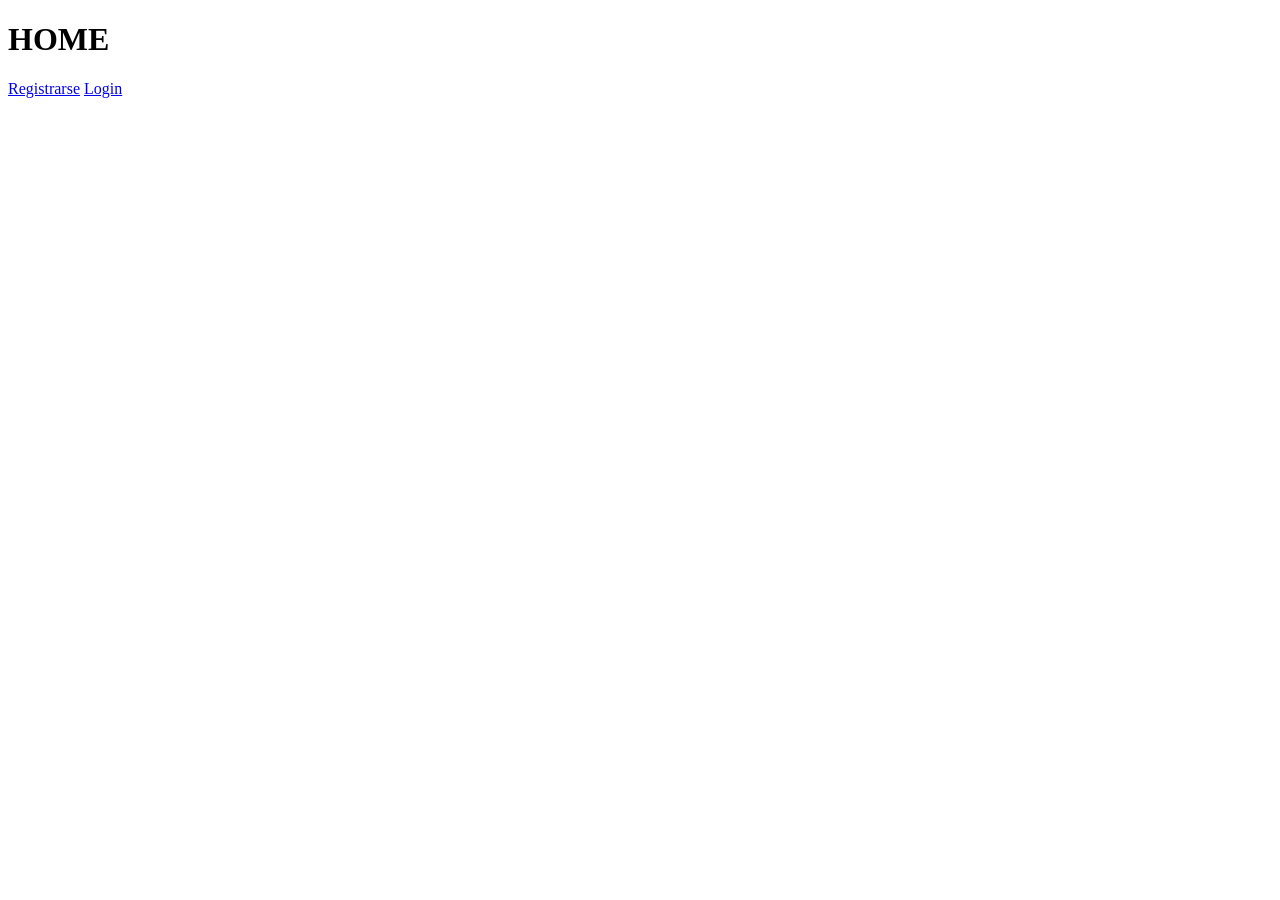
==== web/index.html @ 98325438 "Primer Commit" ====
<!DOCTYPE html>
<html lang="es-ES">
<head>
    <meta charset="UTF-8">
    <meta name="viewport" content="width=device-width, initial-scale=1.0">
    <title>EFN</title>
    <link rel="icon" href="images/favicon.ico" type="image/x-icon">
</head>
<body>
    <h1>HOME</h1>

    <p><a href="register.html">Registrarse</a>      <a href="login.html">Login</a></p>
</body>
</html>
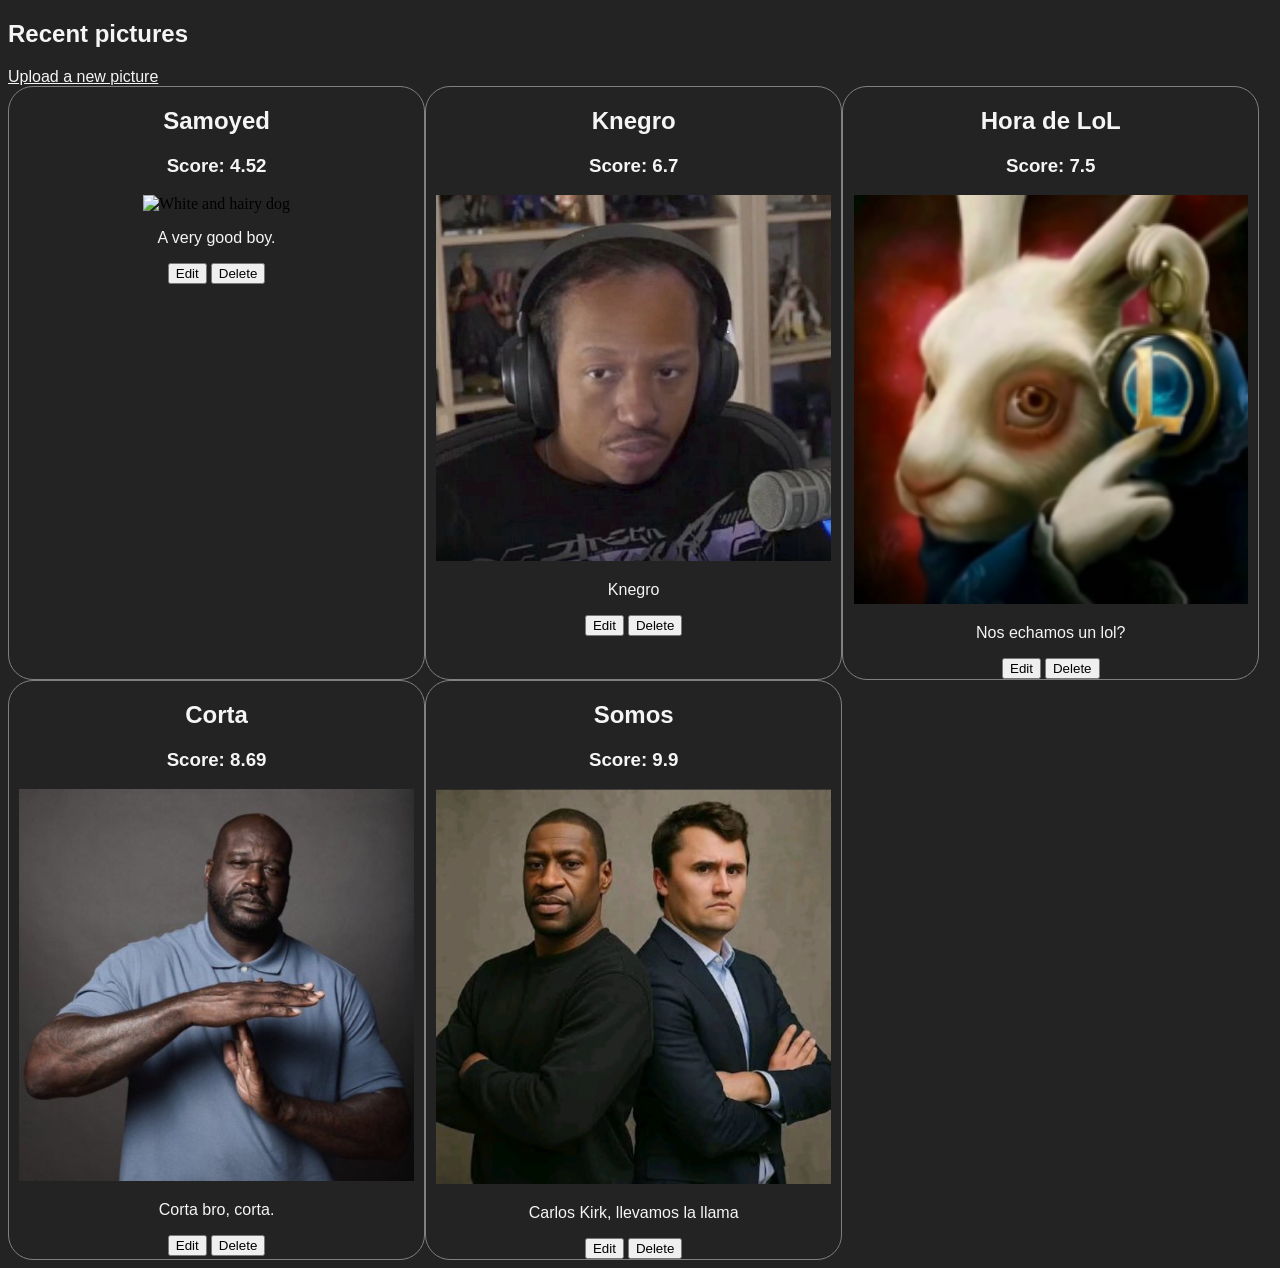
==== commit 1fdde678: "Hecho hasta la mitad del lab3 (#1)" ====
--- a/web/index.html
+++ b/web/index.html
@@ -3,12 +3,129 @@
 <head>
     <meta charset="UTF-8">
     <meta name="viewport" content="width=device-width, initial-scale=1.0">
-    <title>EFN</title>
+    <title>Gallery - Home</title>
     <link rel="icon" href="images/favicon.ico" type="image/x-icon">
+    <link rel="stylesheet" href="css/style.css">
+    <script src="js/utils/include.js"></script>
+    <meta name="viewport" content="width=device-width, initial-scale=1, shrink-to-fit=no">
+    <link rel="stylesheet" href="/css/bootstrap.min.css">
+    <link rel="stylesheet" href="/css/font-awesome.min.css">
+    <script src="/js/libs/bootstrap.min.js"></script>
 </head>
-<body>
-    <h1>HOME</h1>
+<body class="dark">
 
-    <p><a href="register.html">Registrarse</a>      <a href="login.html">Login</a></p>
+    <div id="page-header"></div>
+
+    <h2 class="text">Recent pictures</h2>
+    <a class="text" href="upload_picture.html">Upload a new picture</a>
+
+
+
+    <div class="gallery-container">
+        <div class="photo-block">
+            <div class="photo-header-block">
+                <h2 class="text">Samoyed</h2>
+                <h3 class="text">Score: 4.52</h3>
+            </div>
+
+            <div class="photo-image-block">
+                <img class="photo-image" src="https://i.ibb.co/tY1Jcnc/wlZCfCv.jpg" alt="White and hairy dog">
+            </div>
+
+            <div class="photo-metadata-block">
+                <p class="photo-description">A very good boy.</p>
+            </div>
+
+            <div class="photo-edit-block">
+                <button>Edit</button>
+                <button>Delete</button>
+            </div>
+        </div>
+
+        <div class="photo-block">
+            <div class="photo-header-block">
+                <h2 class="text">Knegro</h2>
+                <h3 class="text">Score: 6.7</h3>
+            </div>
+
+            <div class="photo-image-block">
+                <img class="photo-image" src="images/Knegro.png" alt="Knegro">
+            </div>
+
+            <div class="photo-metadata-block">
+                <p class="photo-description">Knegro</p>
+            </div>
+
+            <div class="photo-edit-block">
+                <button>Edit</button>
+                <button>Delete</button>
+            </div>
+        </div>
+
+        <div class="photo-block">
+            <div class="photo-header-block">
+                <h2 class="text">Hora de LoL</h2>
+                <h3 class="text">Score: 7.5</h3>
+            </div>
+
+            <div class="photo-image-block">
+                <img class="photo-image" src="images/Lol.png" alt="Conejo con un reloj que muestra el logo del lol">
+            </div>
+
+            <div class="photo-metadata-block">
+                <p class="photo-description">Nos echamos un lol?</p>
+            </div>
+
+            <div class="photo-edit-block">
+                <button>Edit</button>
+                <button>Delete</button>
+            </div>
+        </div>
+
+        <div class="photo-block">
+            <div class="photo-header-block">
+                <h2 class="text">Corta</h2>
+                <h3 class="text">Score: 8.69</h3>
+            </div>
+
+            <div class="photo-image-block">
+                <img class="photo-image" src="images/Timeout.jpg" alt="Shaq timeout meme">
+            </div>
+
+            <div class="photo-metadata-block">
+                <p class="photo-description">Corta bro, corta.</p>
+            </div>
+
+            <div class="photo-edit-block">
+                <button>Edit</button>
+                <button>Delete</button>
+            </div>
+        </div>
+
+        <div class="photo-block">
+            <div class="photo-header-block">
+                <h2 class="text">Somos</h2>
+                <h3 class="text">Score: 9.9</h3>
+            </div>
+
+            <div class="photo-image-block">
+                <img class="photo-image" src="images/Kirk.jpeg" alt="Kirk and I can't breathe meme">
+            </div>
+
+            <div class="photo-metadata-block">
+                <p class="photo-description">Carlos Kirk, llevamos la llama</p>
+            </div>
+
+            <div class="photo-edit-block">
+                <button>Edit</button>
+                <button>Delete</button>
+            </div>
+        </div>
+    </div>
+
+    <script>
+        include("header.html", "#page-header");
+    </script>
+
 </body>
 </html>
--- a/web/css/style.css
+++ b/web/css/style.css
@@ -0,0 +1,94 @@
+input, select {
+    background-color: #444444;
+    border-color: #676767;
+    color: white;
+}
+
+.input-group > label {
+    display: inline-block;
+    width: 200px;
+    text-align: right;
+}
+
+.input-group {
+    margin-bottom: 0.5em;
+}
+
+img.photo-image {
+    width: 95%;
+    height: auto;
+}
+
+.gallery-container {
+    display: grid;
+    grid-template-columns: 33% 33% 33%;
+}
+
+body.dark {
+    background-color: rgb(35, 35, 35);
+}
+
+.text, .photo-description {
+    font-family: Arial, Helvetica, sans-serif;
+    color: whitesmoke;
+}
+
+div.photo-block {
+    text-align: center;
+    border: 1px solid gray;
+    border-radius: 25px;
+}
+
+div.photo-title {
+    font-size: 140%;
+    font-family: Arial, Helvetica, sans-serif;
+    text-decoration: underline;
+}
+
+div.photo-score {
+    font-size: 130%;
+    font-family: monospace;
+}
+
+div.title-block {
+  text-align: center;
+  padding-top: 1%;
+  padding-bottom: 1%;
+  background-color: #333333;
+}
+
+div.navigation > a {
+    color: white;
+    font-size: 120%;
+    background-color: #555555;
+    font-family: monospace;
+    text-decoration: none;
+    display: inline-block;
+    min-width: 150px;
+}
+
+div.center-form {
+    display: block;
+    margin-left: 10%;
+    margin-right: 50%;
+}
+
+button[type="submit"] {
+    margin-top: 3%;
+}
+
+#title {
+  font-size: 300%;
+  text-decoration: none;
+  color: #BBBBBB;
+  font-family: sans-serif;
+  margin-bottom: 0;
+}
+
+#subtitle {
+  font-size: 120%;
+  font-style: italic;
+  color: #BBBBBB;
+  font-family: monospace;
+}
+
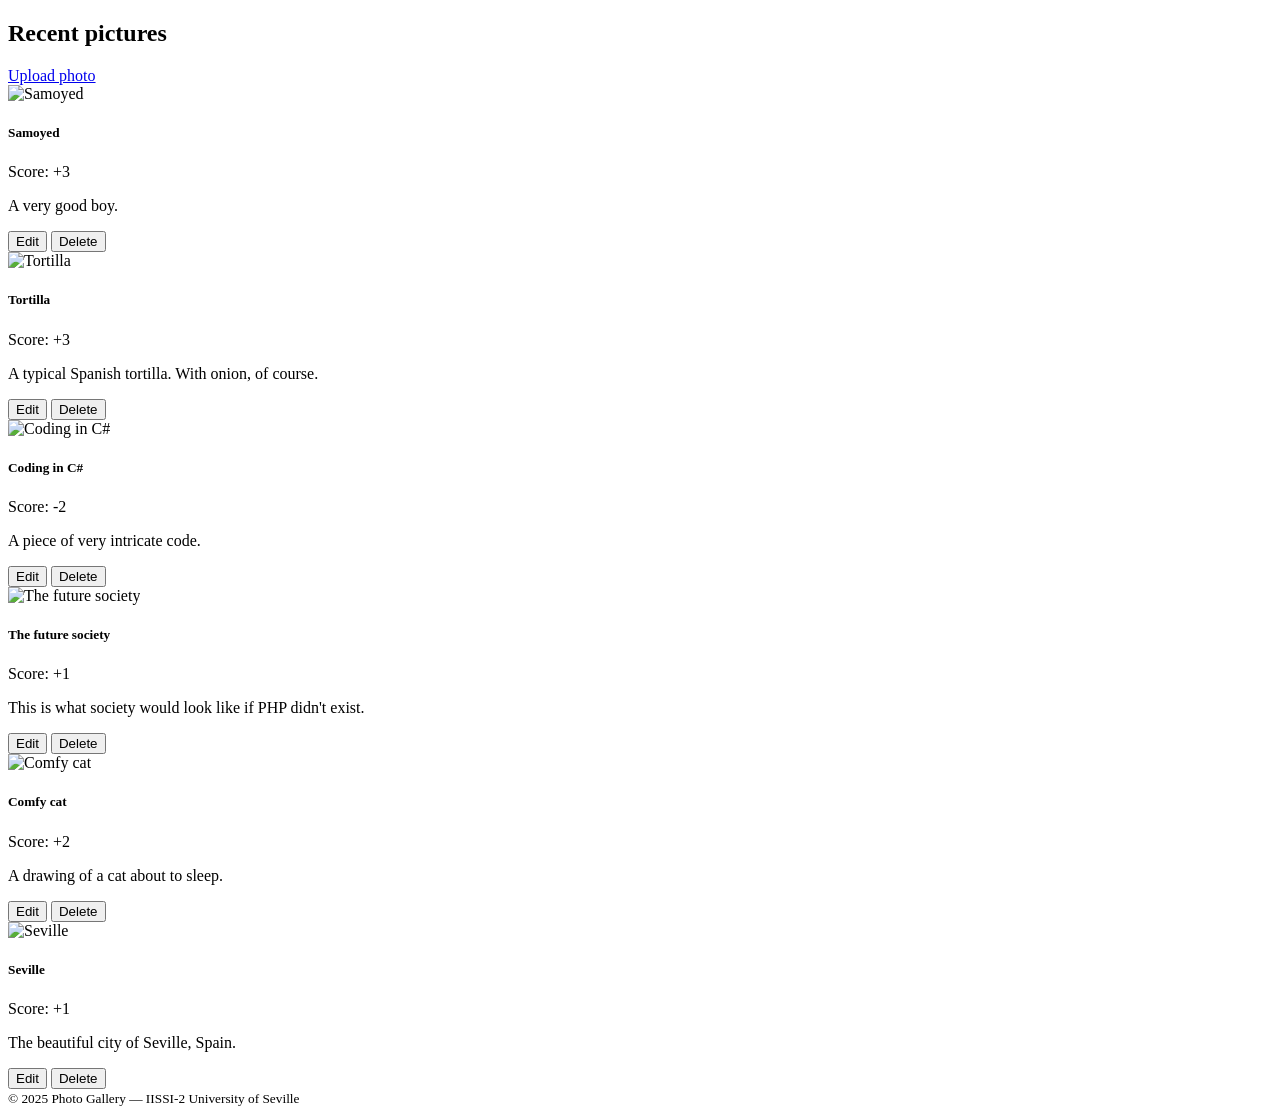
==== commit 2dfd7b3f: "Rewrite frontend: dark mode Bootstrap layout, animations, Lab3 JS handlers for login/register/upload" ====
--- a/web/index.html
+++ b/web/index.html
@@ -1,131 +1,134 @@
 <!DOCTYPE html>
-<html lang="es-ES">
+<html lang="es-ES" data-bs-theme="dark">
 <head>
     <meta charset="UTF-8">
-    <meta name="viewport" content="width=device-width, initial-scale=1.0">
+    <meta name="viewport" content="width=device-width, initial-scale=1">
     <title>Gallery - Home</title>
     <link rel="icon" href="images/favicon.ico" type="image/x-icon">
-    <link rel="stylesheet" href="css/style.css">
-    <script src="js/utils/include.js"></script>
-    <meta name="viewport" content="width=device-width, initial-scale=1, shrink-to-fit=no">
     <link rel="stylesheet" href="/css/bootstrap.min.css">
     <link rel="stylesheet" href="/css/font-awesome.min.css">
+    <link rel="stylesheet" href="css/style.css">
     <script src="/js/libs/bootstrap.min.js"></script>
+    <script src="js/utils/include.js"></script>
 </head>
-<body class="dark">
+<body class="bg-dark text-light min-vh-100 d-flex flex-column">
 
     <div id="page-header"></div>
 
-    <h2 class="text">Recent pictures</h2>
-    <a class="text" href="upload_picture.html">Upload a new picture</a>
+    <main class="container py-4 flex-grow-1">
+        <div class="d-flex justify-content-between align-items-center mb-4 fade-in-up">
+            <h2 class="fw-bold mb-0"><i class="fa fa-picture-o me-2"></i>Recent pictures</h2>
+            <a class="btn btn-outline-primary" href="upload_picture.html">
+                <i class="fa fa-plus me-1"></i>Upload photo
+            </a>
+        </div>
 
+        <div id="errors"></div>
 
+        <!-- Photo gallery grid rendered by JS; fallback static cards below -->
+        <div id="gallery" class="row g-4">
 
-    <div class="gallery-container">
-        <div class="photo-block">
-            <div class="photo-header-block">
-                <h2 class="text">Samoyed</h2>
-                <h3 class="text">Score: 4.52</h3>
+            <div class="col-md-6 col-lg-4 gallery-card fade-in-up">
+                <div class="card bg-dark border-secondary h-100">
+                    <img src="https://i.ibb.co/tY1Jcnc/wlZCfCv.jpg" class="card-img-top photo-img" alt="Samoyed">
+                    <div class="card-body">
+                        <h5 class="card-title">Samoyed</h5>
+                        <span class="badge bg-primary badge-score">Score: +3</span>
+                        <p class="card-text text-secondary mt-2">A very good boy.</p>
+                    </div>
+                    <div class="card-footer border-secondary d-flex gap-2">
+                        <button class="btn btn-sm btn-outline-warning flex-grow-1"><i class="fa fa-pencil me-1"></i>Edit</button>
+                        <button class="btn btn-sm btn-outline-danger flex-grow-1"><i class="fa fa-trash me-1"></i>Delete</button>
+                    </div>
+                </div>
             </div>
 
-            <div class="photo-image-block">
-                <img class="photo-image" src="https://i.ibb.co/tY1Jcnc/wlZCfCv.jpg" alt="White and hairy dog">
+            <div class="col-md-6 col-lg-4 gallery-card fade-in-up">
+                <div class="card bg-dark border-secondary h-100">
+                    <img src="https://comidasespanolas.com/wp-content/uploads/2019/12/Receta-de-tortilla-espa%C3%B1ola-tradicional.jpg" class="card-img-top photo-img" alt="Tortilla">
+                    <div class="card-body">
+                        <h5 class="card-title">Tortilla</h5>
+                        <span class="badge bg-primary badge-score">Score: +3</span>
+                        <p class="card-text text-secondary mt-2">A typical Spanish tortilla. With onion, of course.</p>
+                    </div>
+                    <div class="card-footer border-secondary d-flex gap-2">
+                        <button class="btn btn-sm btn-outline-warning flex-grow-1"><i class="fa fa-pencil me-1"></i>Edit</button>
+                        <button class="btn btn-sm btn-outline-danger flex-grow-1"><i class="fa fa-trash me-1"></i>Delete</button>
+                    </div>
+                </div>
             </div>
 
-            <div class="photo-metadata-block">
-                <p class="photo-description">A very good boy.</p>
+            <div class="col-md-6 col-lg-4 gallery-card fade-in-up">
+                <div class="card bg-dark border-secondary h-100">
+                    <img src="https://pbs.twimg.com/media/Ea4HJNaXsAEbzzF?format=jpg&name=900x900" class="card-img-top photo-img" alt="Coding in C#">
+                    <div class="card-body">
+                        <h5 class="card-title">Coding in C#</h5>
+                        <span class="badge bg-danger badge-score">Score: -2</span>
+                        <p class="card-text text-secondary mt-2">A piece of very intricate code.</p>
+                    </div>
+                    <div class="card-footer border-secondary d-flex gap-2">
+                        <button class="btn btn-sm btn-outline-warning flex-grow-1"><i class="fa fa-pencil me-1"></i>Edit</button>
+                        <button class="btn btn-sm btn-outline-danger flex-grow-1"><i class="fa fa-trash me-1"></i>Delete</button>
+                    </div>
+                </div>
             </div>
 
-            <div class="photo-edit-block">
-                <button>Edit</button>
-                <button>Delete</button>
-            </div>
-        </div>
-
-        <div class="photo-block">
-            <div class="photo-header-block">
-                <h2 class="text">Knegro</h2>
-                <h3 class="text">Score: 6.7</h3>
+            <div class="col-md-6 col-lg-4 gallery-card fade-in-up">
+                <div class="card bg-dark border-secondary h-100">
+                    <img src="https://pbs.twimg.com/media/Eeeb3R0VAAAiVCp.jpg" class="card-img-top photo-img" alt="The future society">
+                    <div class="card-body">
+                        <h5 class="card-title">The future society</h5>
+                        <span class="badge bg-primary badge-score">Score: +1</span>
+                        <p class="card-text text-secondary mt-2">This is what society would look like if PHP didn't exist.</p>
+                    </div>
+                    <div class="card-footer border-secondary d-flex gap-2">
+                        <button class="btn btn-sm btn-outline-warning flex-grow-1"><i class="fa fa-pencil me-1"></i>Edit</button>
+                        <button class="btn btn-sm btn-outline-danger flex-grow-1"><i class="fa fa-trash me-1"></i>Delete</button>
+                    </div>
+                </div>
             </div>
 
-            <div class="photo-image-block">
-                <img class="photo-image" src="images/Knegro.png" alt="Knegro">
+            <div class="col-md-6 col-lg-4 gallery-card fade-in-up">
+                <div class="card bg-dark border-secondary h-100">
+                    <img src="https://pbs.twimg.com/media/EZ4Z2QDUYAANA-Z?format=png" class="card-img-top photo-img" alt="Comfy cat">
+                    <div class="card-body">
+                        <h5 class="card-title">Comfy cat</h5>
+                        <span class="badge bg-primary badge-score">Score: +2</span>
+                        <p class="card-text text-secondary mt-2">A drawing of a cat about to sleep.</p>
+                    </div>
+                    <div class="card-footer border-secondary d-flex gap-2">
+                        <button class="btn btn-sm btn-outline-warning flex-grow-1"><i class="fa fa-pencil me-1"></i>Edit</button>
+                        <button class="btn btn-sm btn-outline-danger flex-grow-1"><i class="fa fa-trash me-1"></i>Delete</button>
+                    </div>
+                </div>
             </div>
 
-            <div class="photo-metadata-block">
-                <p class="photo-description">Knegro</p>
+            <div class="col-md-6 col-lg-4 gallery-card fade-in-up">
+                <div class="card bg-dark border-secondary h-100">
+                    <img src="https://urbansevilla.es/wp-content/uploads/2019/03/urban-sevilla-foto-ciudad.jpg" class="card-img-top photo-img" alt="Seville">
+                    <div class="card-body">
+                        <h5 class="card-title">Seville</h5>
+                        <span class="badge bg-primary badge-score">Score: +1</span>
+                        <p class="card-text text-secondary mt-2">The beautiful city of Seville, Spain.</p>
+                    </div>
+                    <div class="card-footer border-secondary d-flex gap-2">
+                        <button class="btn btn-sm btn-outline-warning flex-grow-1"><i class="fa fa-pencil me-1"></i>Edit</button>
+                        <button class="btn btn-sm btn-outline-danger flex-grow-1"><i class="fa fa-trash me-1"></i>Delete</button>
+                    </div>
+                </div>
             </div>
 
-            <div class="photo-edit-block">
-                <button>Edit</button>
-                <button>Delete</button>
-            </div>
         </div>
+    </main>
 
-        <div class="photo-block">
-            <div class="photo-header-block">
-                <h2 class="text">Hora de LoL</h2>
-                <h3 class="text">Score: 7.5</h3>
-            </div>
-
-            <div class="photo-image-block">
-                <img class="photo-image" src="images/Lol.png" alt="Conejo con un reloj que muestra el logo del lol">
-            </div>
-
-            <div class="photo-metadata-block">
-                <p class="photo-description">Nos echamos un lol?</p>
-            </div>
-
-            <div class="photo-edit-block">
-                <button>Edit</button>
-                <button>Delete</button>
-            </div>
-        </div>
-
-        <div class="photo-block">
-            <div class="photo-header-block">
-                <h2 class="text">Corta</h2>
-                <h3 class="text">Score: 8.69</h3>
-            </div>
-
-            <div class="photo-image-block">
-                <img class="photo-image" src="images/Timeout.jpg" alt="Shaq timeout meme">
-            </div>
-
-            <div class="photo-metadata-block">
-                <p class="photo-description">Corta bro, corta.</p>
-            </div>
-
-            <div class="photo-edit-block">
-                <button>Edit</button>
-                <button>Delete</button>
-            </div>
-        </div>
-
-        <div class="photo-block">
-            <div class="photo-header-block">
-                <h2 class="text">Somos</h2>
-                <h3 class="text">Score: 9.9</h3>
-            </div>
-
-            <div class="photo-image-block">
-                <img class="photo-image" src="images/Kirk.jpeg" alt="Kirk and I can't breathe meme">
-            </div>
-
-            <div class="photo-metadata-block">
-                <p class="photo-description">Carlos Kirk, llevamos la llama</p>
-            </div>
-
-            <div class="photo-edit-block">
-                <button>Edit</button>
-                <button>Delete</button>
-            </div>
-        </div>
-    </div>
+    <footer class="bg-dark border-top border-secondary text-center py-3 mt-auto">
+        <small class="text-secondary">&copy; 2025 Photo Gallery &mdash; IISSI-2 University of Seville</small>
+    </footer>
 
     <script>
         include("header.html", "#page-header");
     </script>
-
+    <script type="module" src="js/renderers/photos.js"></script>
+    <script type="module" src="js/renderers/sessionNav.js"></script>
 </body>
 </html>
--- a/web/css/style.css
+++ b/web/css/style.css
@@ -1,94 +1,103 @@
-input, select {
-    background-color: #444444;
-    border-color: #676767;
-    color: white;
+/* ===== Animations ===== */
+@keyframes fadeInUp {
+    from { opacity: 0; transform: translateY(30px); }
+    to   { opacity: 1; transform: translateY(0); }
+}
+@keyframes fadeIn {
+    from { opacity: 0; }
+    to   { opacity: 1; }
+}
+@keyframes slideInLeft {
+    from { opacity: 0; transform: translateX(-40px); }
+    to   { opacity: 1; transform: translateX(0); }
+}
+@keyframes pulse {
+    0%, 100% { transform: scale(1); }
+    50%      { transform: scale(1.04); }
 }
 
-.input-group > label {
-    display: inline-block;
-    width: 200px;
-    text-align: right;
+.fade-in-up   { animation: fadeInUp .6s ease both; }
+.fade-in       { animation: fadeIn .5s ease both; }
+.slide-in-left { animation: slideInLeft .5s ease both; }
+
+/* stagger cards */
+.gallery-card:nth-child(1)  { animation-delay: .05s; }
+.gallery-card:nth-child(2)  { animation-delay: .10s; }
+.gallery-card:nth-child(3)  { animation-delay: .15s; }
+.gallery-card:nth-child(4)  { animation-delay: .20s; }
+.gallery-card:nth-child(5)  { animation-delay: .25s; }
+.gallery-card:nth-child(6)  { animation-delay: .30s; }
+.gallery-card:nth-child(7)  { animation-delay: .35s; }
+.gallery-card:nth-child(8)  { animation-delay: .40s; }
+.gallery-card:nth-child(9)  { animation-delay: .45s; }
+.gallery-card:nth-child(10) { animation-delay: .50s; }
+
+/* ===== Card hover effect ===== */
+.gallery-card .card {
+    transition: transform .25s ease, box-shadow .25s ease;
+}
+.gallery-card .card:hover {
+    transform: translateY(-6px);
+    box-shadow: 0 .75rem 1.5rem rgba(0,0,0,.45);
 }
 
-.input-group {
-    margin-bottom: 0.5em;
+/* ===== Photo image inside card ===== */
+.photo-img {
+    width: 100%;
+    height: 220px;
+    object-fit: cover;
 }
 
-img.photo-image {
-    width: 95%;
-    height: auto;
+/* ===== Title block (header) ===== */
+.title-block {
+    text-align: center;
+    padding: 1.5rem 0 .5rem;
 }
-
-.gallery-container {
-    display: grid;
-    grid-template-columns: 33% 33% 33%;
+#title {
+    font-size: 2.5rem;
+    color: #e0e0e0;
+    margin-bottom: 0;
 }
-
-body.dark {
-    background-color: rgb(35, 35, 35);
-}
-
-.text, .photo-description {
-    font-family: Arial, Helvetica, sans-serif;
-    color: whitesmoke;
-}
-
-div.photo-block {
-    text-align: center;
-    border: 1px solid gray;
-    border-radius: 25px;
-}
-
-div.photo-title {
-    font-size: 140%;
-    font-family: Arial, Helvetica, sans-serif;
-    text-decoration: underline;
-}
-
-div.photo-score {
-    font-size: 130%;
+#subtitle {
+    font-size: 1rem;
+    font-style: italic;
+    color: #aaa;
     font-family: monospace;
 }
 
-div.title-block {
-  text-align: center;
-  padding-top: 1%;
-  padding-bottom: 1%;
-  background-color: #333333;
+/* ===== Navbar brand glow ===== */
+.navbar-brand {
+    transition: text-shadow .3s ease;
+}
+.navbar-brand:hover {
+    text-shadow: 0 0 8px rgba(13,110,253,.6);
 }
 
-div.navigation > a {
-    color: white;
-    font-size: 120%;
-    background-color: #555555;
-    font-family: monospace;
-    text-decoration: none;
-    display: inline-block;
-    min-width: 150px;
+/* ===== Form card for auth pages ===== */
+.auth-card {
+    max-width: 480px;
+    margin: 0 auto;
 }
 
-div.center-form {
-    display: block;
-    margin-left: 10%;
-    margin-right: 50%;
+/* ===== Score badge pulse on hover ===== */
+.badge-score:hover {
+    animation: pulse .6s ease;
 }
 
-button[type="submit"] {
-    margin-top: 3%;
+/* ===== User avatar circle ===== */
+.avatar-sm {
+    width: 36px;
+    height: 36px;
+    object-fit: cover;
 }
 
-#title {
-  font-size: 300%;
-  text-decoration: none;
-  color: #BBBBBB;
-  font-family: sans-serif;
-  margin-bottom: 0;
+/* ===== Smooth page entrance ===== */
+main {
+    animation: fadeIn .4s ease both;
 }
 
-#subtitle {
-  font-size: 120%;
-  font-style: italic;
-  color: #BBBBBB;
-  font-family: monospace;
+/* ===== Footer ===== */
+footer a:hover {
+    color: #6ea8fe !important;
 }
 
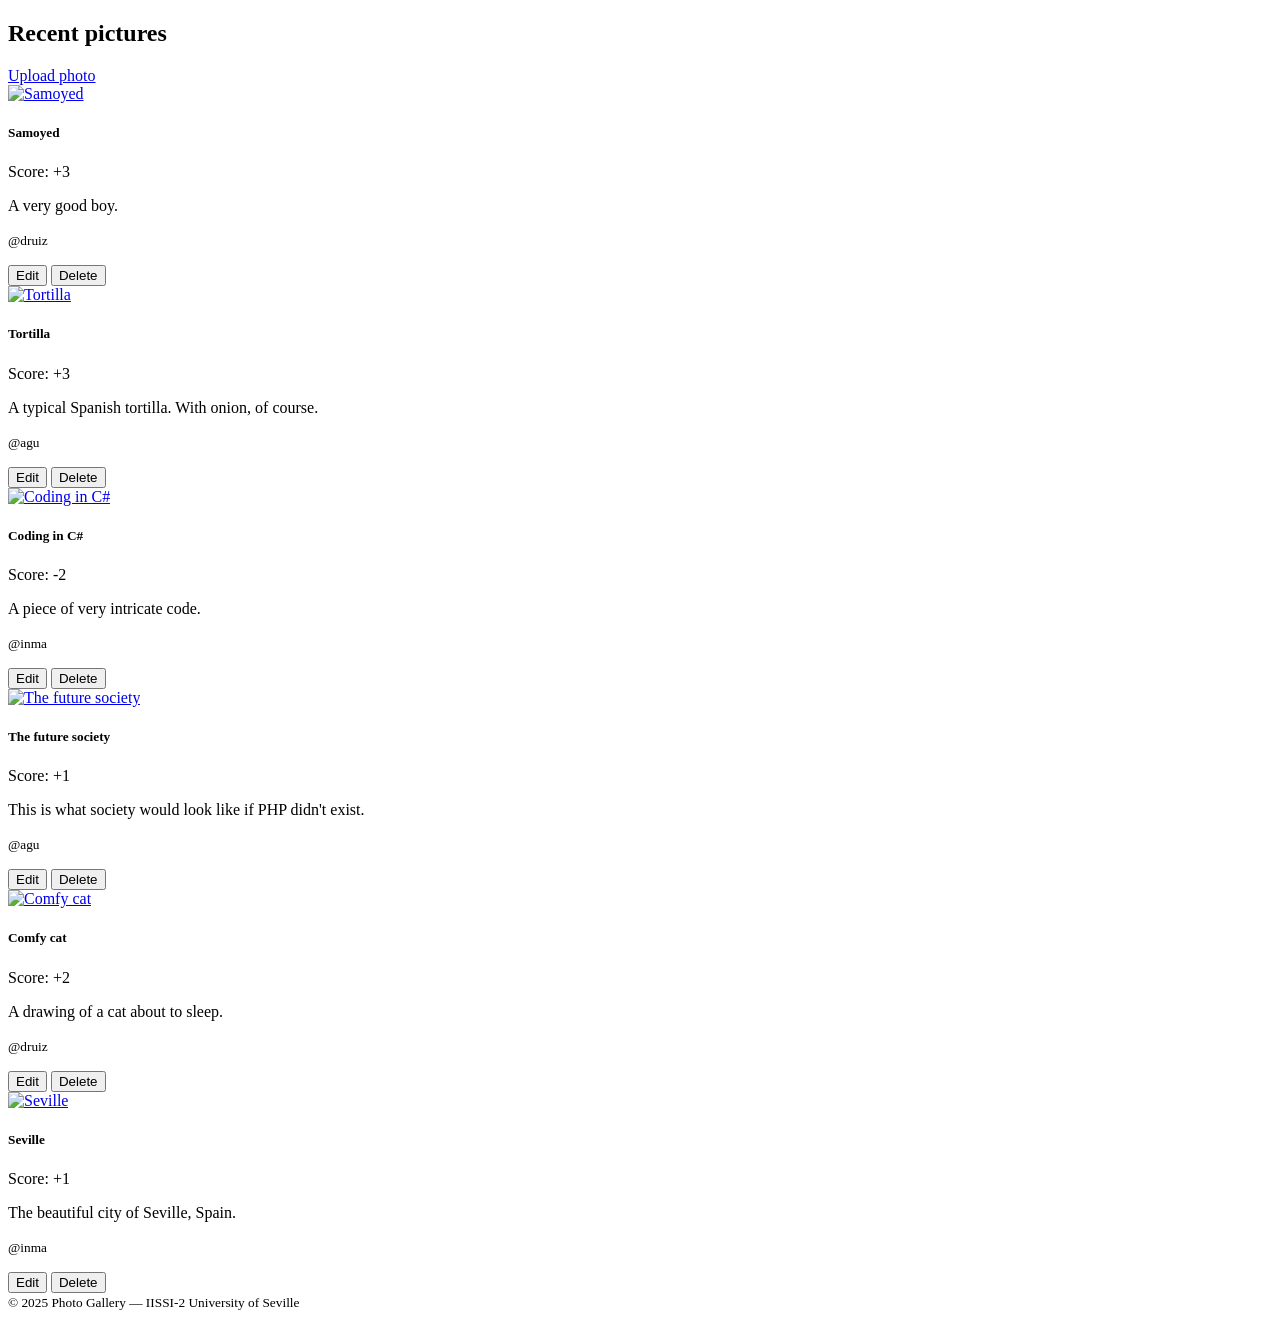
==== commit 39e375b0: "Add photo_detail.html and make gallery images clickable (Lab3 photo detail view) Co-authored-by: ros" ====
--- a/web/index.html
+++ b/web/index.html
@@ -30,11 +30,14 @@
 
             <div class="col-md-6 col-lg-4 gallery-card fade-in-up">
                 <div class="card bg-dark border-secondary h-100">
-                    <img src="https://i.ibb.co/tY1Jcnc/wlZCfCv.jpg" class="card-img-top photo-img" alt="Samoyed">
+                    <a href="photo_detail.html">
+                        <img src="https://i.ibb.co/tY1Jcnc/wlZCfCv.jpg" class="card-img-top photo-img" alt="Samoyed">
+                    </a>
                     <div class="card-body">
                         <h5 class="card-title">Samoyed</h5>
                         <span class="badge bg-primary badge-score">Score: +3</span>
                         <p class="card-text text-secondary mt-2">A very good boy.</p>
+                        <p class="text-end mb-0"><small class="text-secondary">@druiz</small></p>
                     </div>
                     <div class="card-footer border-secondary d-flex gap-2">
                         <button class="btn btn-sm btn-outline-warning flex-grow-1"><i class="fa fa-pencil me-1"></i>Edit</button>
@@ -45,11 +48,14 @@
 
             <div class="col-md-6 col-lg-4 gallery-card fade-in-up">
                 <div class="card bg-dark border-secondary h-100">
-                    <img src="https://comidasespanolas.com/wp-content/uploads/2019/12/Receta-de-tortilla-espa%C3%B1ola-tradicional.jpg" class="card-img-top photo-img" alt="Tortilla">
+                    <a href="photo_detail.html">
+                        <img src="https://comidasespanolas.com/wp-content/uploads/2019/12/Receta-de-tortilla-espa%C3%B1ola-tradicional.jpg" class="card-img-top photo-img" alt="Tortilla">
+                    </a>
                     <div class="card-body">
                         <h5 class="card-title">Tortilla</h5>
                         <span class="badge bg-primary badge-score">Score: +3</span>
                         <p class="card-text text-secondary mt-2">A typical Spanish tortilla. With onion, of course.</p>
+                        <p class="text-end mb-0"><small class="text-secondary">@agu</small></p>
                     </div>
                     <div class="card-footer border-secondary d-flex gap-2">
                         <button class="btn btn-sm btn-outline-warning flex-grow-1"><i class="fa fa-pencil me-1"></i>Edit</button>
@@ -60,11 +66,14 @@
 
             <div class="col-md-6 col-lg-4 gallery-card fade-in-up">
                 <div class="card bg-dark border-secondary h-100">
-                    <img src="https://pbs.twimg.com/media/Ea4HJNaXsAEbzzF?format=jpg&name=900x900" class="card-img-top photo-img" alt="Coding in C#">
+                    <a href="photo_detail.html">
+                        <img src="https://pbs.twimg.com/media/Ea4HJNaXsAEbzzF?format=jpg&name=900x900" class="card-img-top photo-img" alt="Coding in C#">
+                    </a>
                     <div class="card-body">
                         <h5 class="card-title">Coding in C#</h5>
                         <span class="badge bg-danger badge-score">Score: -2</span>
                         <p class="card-text text-secondary mt-2">A piece of very intricate code.</p>
+                        <p class="text-end mb-0"><small class="text-secondary">@inma</small></p>
                     </div>
                     <div class="card-footer border-secondary d-flex gap-2">
                         <button class="btn btn-sm btn-outline-warning flex-grow-1"><i class="fa fa-pencil me-1"></i>Edit</button>
@@ -75,11 +84,14 @@
 
             <div class="col-md-6 col-lg-4 gallery-card fade-in-up">
                 <div class="card bg-dark border-secondary h-100">
-                    <img src="https://pbs.twimg.com/media/Eeeb3R0VAAAiVCp.jpg" class="card-img-top photo-img" alt="The future society">
+                    <a href="photo_detail.html">
+                        <img src="https://pbs.twimg.com/media/Eeeb3R0VAAAiVCp.jpg" class="card-img-top photo-img" alt="The future society">
+                    </a>
                     <div class="card-body">
                         <h5 class="card-title">The future society</h5>
                         <span class="badge bg-primary badge-score">Score: +1</span>
                         <p class="card-text text-secondary mt-2">This is what society would look like if PHP didn't exist.</p>
+                        <p class="text-end mb-0"><small class="text-secondary">@agu</small></p>
                     </div>
                     <div class="card-footer border-secondary d-flex gap-2">
                         <button class="btn btn-sm btn-outline-warning flex-grow-1"><i class="fa fa-pencil me-1"></i>Edit</button>
@@ -90,11 +102,14 @@
 
             <div class="col-md-6 col-lg-4 gallery-card fade-in-up">
                 <div class="card bg-dark border-secondary h-100">
-                    <img src="https://pbs.twimg.com/media/EZ4Z2QDUYAANA-Z?format=png" class="card-img-top photo-img" alt="Comfy cat">
+                    <a href="photo_detail.html">
+                        <img src="https://pbs.twimg.com/media/EZ4Z2QDUYAANA-Z?format=png" class="card-img-top photo-img" alt="Comfy cat">
+                    </a>
                     <div class="card-body">
                         <h5 class="card-title">Comfy cat</h5>
                         <span class="badge bg-primary badge-score">Score: +2</span>
                         <p class="card-text text-secondary mt-2">A drawing of a cat about to sleep.</p>
+                        <p class="text-end mb-0"><small class="text-secondary">@druiz</small></p>
                     </div>
                     <div class="card-footer border-secondary d-flex gap-2">
                         <button class="btn btn-sm btn-outline-warning flex-grow-1"><i class="fa fa-pencil me-1"></i>Edit</button>
@@ -105,11 +120,14 @@
 
             <div class="col-md-6 col-lg-4 gallery-card fade-in-up">
                 <div class="card bg-dark border-secondary h-100">
-                    <img src="https://urbansevilla.es/wp-content/uploads/2019/03/urban-sevilla-foto-ciudad.jpg" class="card-img-top photo-img" alt="Seville">
+                    <a href="photo_detail.html">
+                        <img src="https://urbansevilla.es/wp-content/uploads/2019/03/urban-sevilla-foto-ciudad.jpg" class="card-img-top photo-img" alt="Seville">
+                    </a>
                     <div class="card-body">
                         <h5 class="card-title">Seville</h5>
                         <span class="badge bg-primary badge-score">Score: +1</span>
                         <p class="card-text text-secondary mt-2">The beautiful city of Seville, Spain.</p>
+                        <p class="text-end mb-0"><small class="text-secondary">@inma</small></p>
                     </div>
                     <div class="card-footer border-secondary d-flex gap-2">
                         <button class="btn btn-sm btn-outline-warning flex-grow-1"><i class="fa fa-pencil me-1"></i>Edit</button>
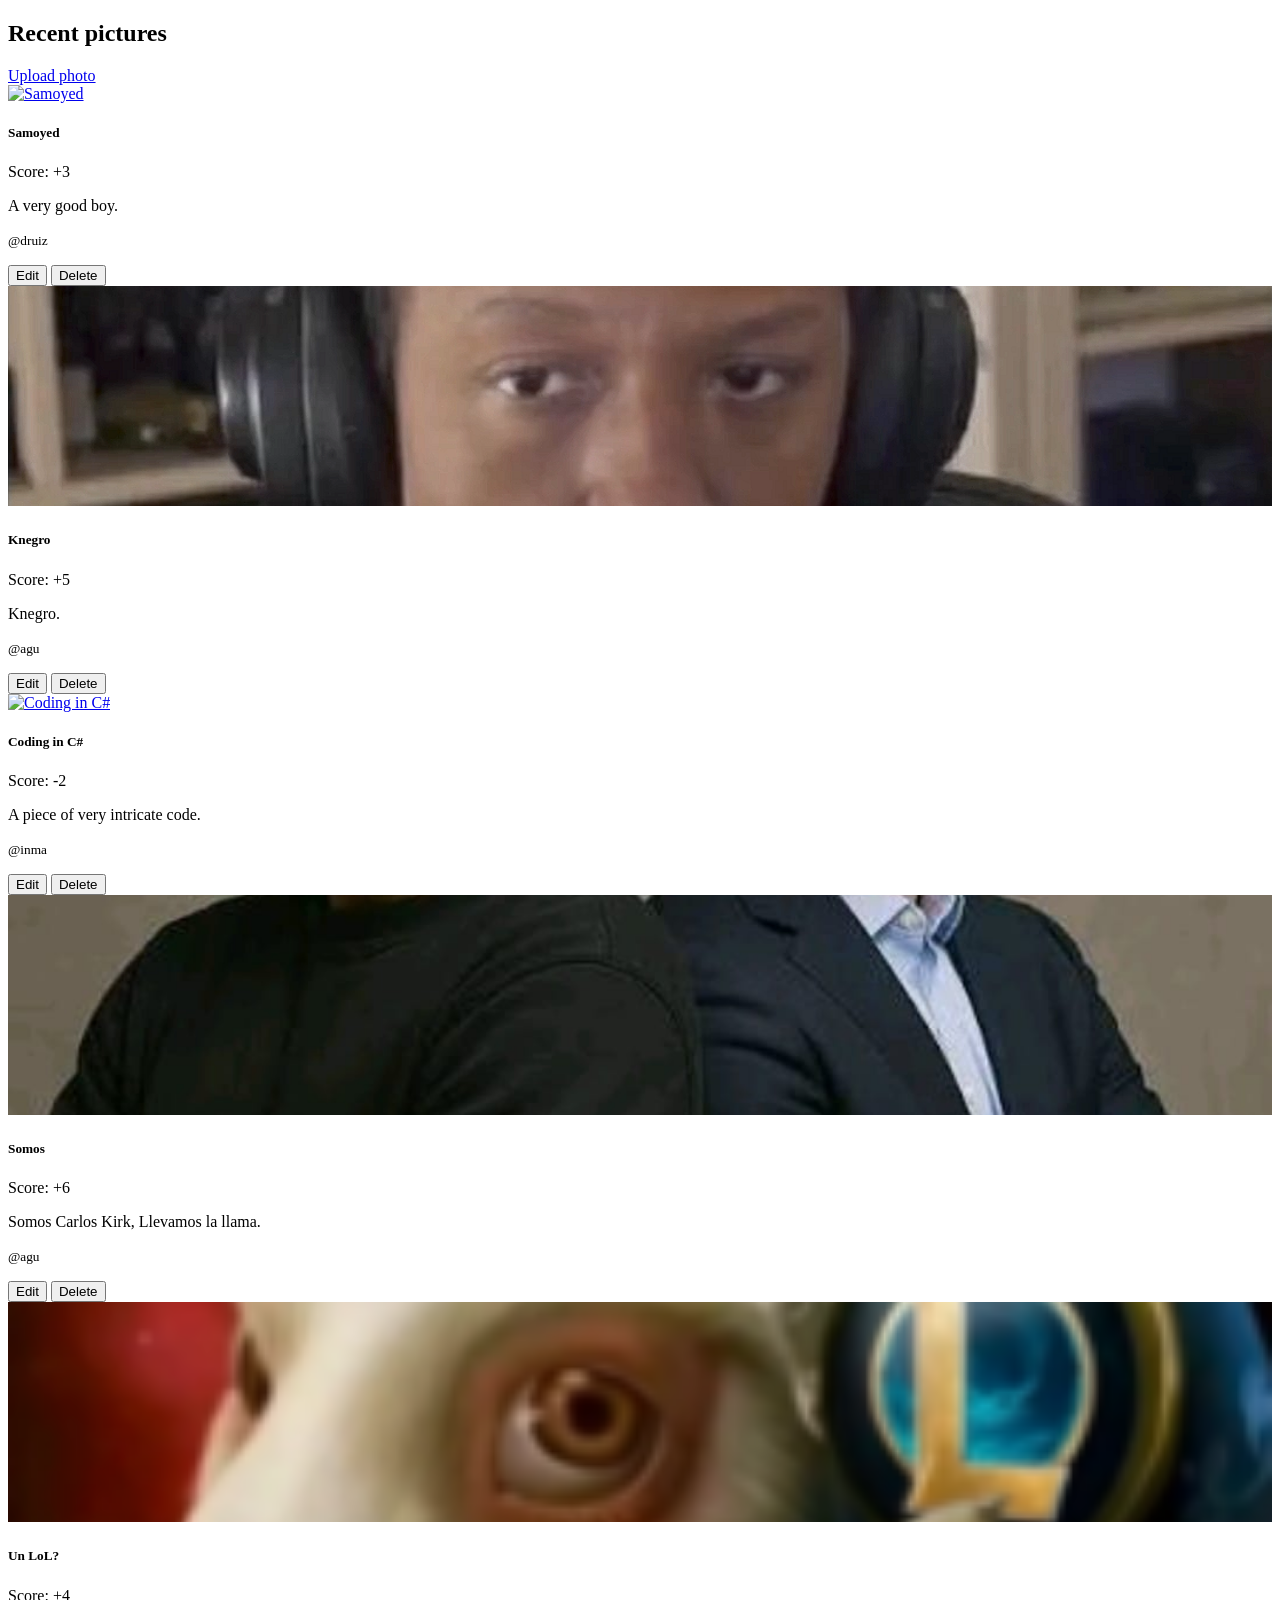
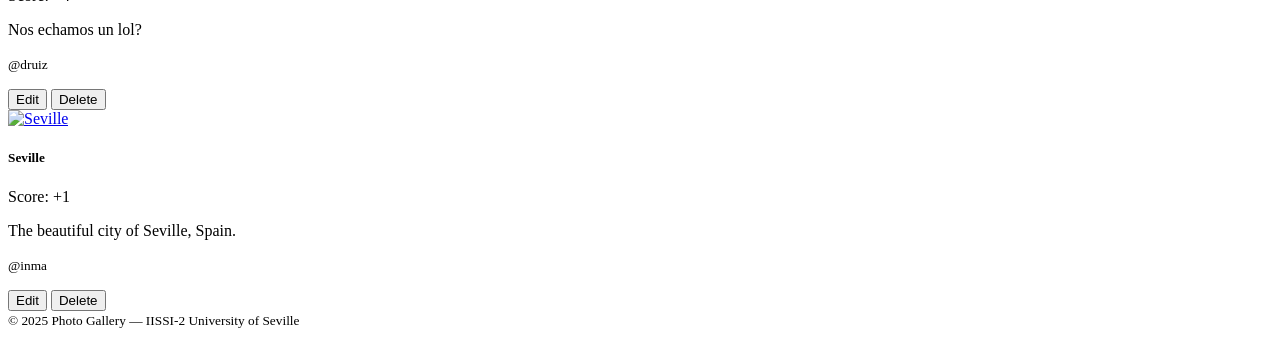
==== commit 1374b9d2: "Terminado de diseñar la página (#1)" ====
--- a/web/index.html
+++ b/web/index.html
@@ -49,12 +49,12 @@
             <div class="col-md-6 col-lg-4 gallery-card fade-in-up">
                 <div class="card bg-dark border-secondary h-100">
                     <a href="photo_detail.html">
-                        <img src="https://comidasespanolas.com/wp-content/uploads/2019/12/Receta-de-tortilla-espa%C3%B1ola-tradicional.jpg" class="card-img-top photo-img" alt="Tortilla">
+                        <img src="images/Knegro.png" class="card-img-top photo-img" alt="Knegro">
                     </a>
                     <div class="card-body">
-                        <h5 class="card-title">Tortilla</h5>
-                        <span class="badge bg-primary badge-score">Score: +3</span>
-                        <p class="card-text text-secondary mt-2">A typical Spanish tortilla. With onion, of course.</p>
+                        <h5 class="card-title">Knegro</h5>
+                        <span class="badge bg-primary badge-score">Score: +5</span>
+                        <p class="card-text text-secondary mt-2">Knegro.</p>
                         <p class="text-end mb-0"><small class="text-secondary">@agu</small></p>
                     </div>
                     <div class="card-footer border-secondary d-flex gap-2">
@@ -85,12 +85,12 @@
             <div class="col-md-6 col-lg-4 gallery-card fade-in-up">
                 <div class="card bg-dark border-secondary h-100">
                     <a href="photo_detail.html">
-                        <img src="https://pbs.twimg.com/media/Eeeb3R0VAAAiVCp.jpg" class="card-img-top photo-img" alt="The future society">
+                        <img src="images/Kirk.jpeg" class="card-img-top photo-img" alt="The future society">
                     </a>
                     <div class="card-body">
-                        <h5 class="card-title">The future society</h5>
-                        <span class="badge bg-primary badge-score">Score: +1</span>
-                        <p class="card-text text-secondary mt-2">This is what society would look like if PHP didn't exist.</p>
+                        <h5 class="card-title">Somos</h5>
+                        <span class="badge bg-primary badge-score">Score: +6</span>
+                        <p class="card-text text-secondary mt-2">Somos Carlos Kirk, Llevamos la llama.</p>
                         <p class="text-end mb-0"><small class="text-secondary">@agu</small></p>
                     </div>
                     <div class="card-footer border-secondary d-flex gap-2">
@@ -103,12 +103,12 @@
             <div class="col-md-6 col-lg-4 gallery-card fade-in-up">
                 <div class="card bg-dark border-secondary h-100">
                     <a href="photo_detail.html">
-                        <img src="https://pbs.twimg.com/media/EZ4Z2QDUYAANA-Z?format=png" class="card-img-top photo-img" alt="Comfy cat">
+                        <img src="images/Lol.png" class="card-img-top photo-img" alt="Conejo de alicia en el país de las maravillas con un reloj del lol">
                     </a>
                     <div class="card-body">
-                        <h5 class="card-title">Comfy cat</h5>
-                        <span class="badge bg-primary badge-score">Score: +2</span>
-                        <p class="card-text text-secondary mt-2">A drawing of a cat about to sleep.</p>
+                        <h5 class="card-title">Un LoL?</h5>
+                        <span class="badge bg-primary badge-score">Score: +4</span>
+                        <p class="card-text text-secondary mt-2">Nos echamos un lol?</p>
                         <p class="text-end mb-0"><small class="text-secondary">@druiz</small></p>
                     </div>
                     <div class="card-footer border-secondary d-flex gap-2">
